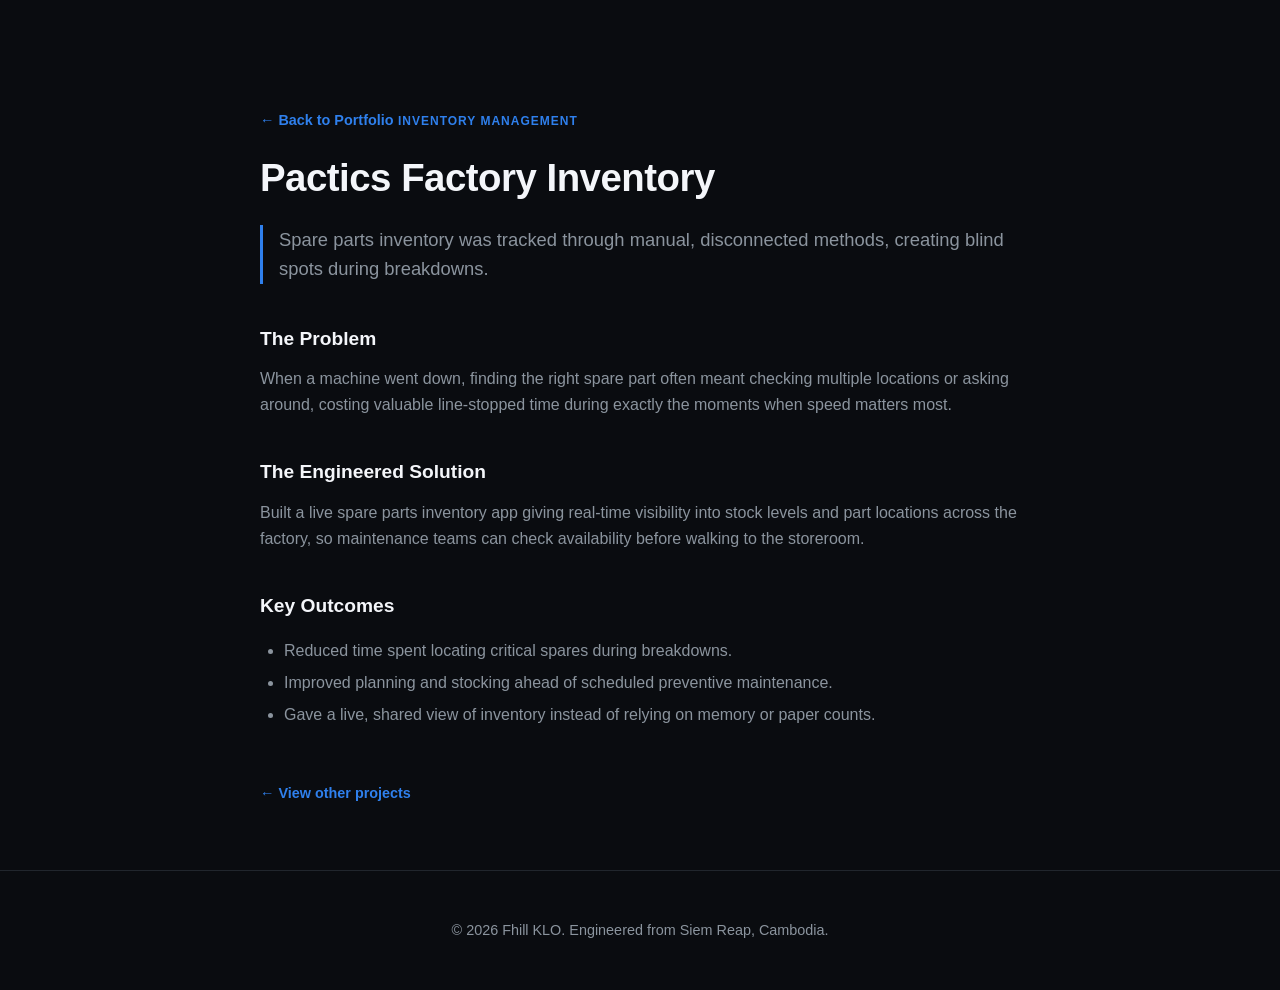
==== projects/factory-inventory.html @ 5eb2fe8e "Add files via upload" ====
<!DOCTYPE html>
<html lang="en">
<head>
    <meta charset="UTF-8">
    <meta name="viewport" content="width=device-width, initial-scale=1.0">
    <title>Case Study: Factory Inventory | Fhill KLO</title>
    <meta name="description" content="Case study: Pactics Factory Inventory, a live spare parts tracking app.">
    <link rel="icon" href="../assets/favicon.ico">
    <link rel="stylesheet" href="../styles.css">
</head>
<body>
    <div class="container case-study">
        <a href="../index.html" class="back-link">&larr; Back to Portfolio</a>

        <span class="project-tag">Inventory Management</span>
        <h1>Pactics Factory Inventory</h1>
        <p class="lead">Spare parts inventory was tracked through manual, disconnected methods, creating blind spots during breakdowns.</p>

        <h3>The Problem</h3>
        <p>When a machine went down, finding the right spare part often meant checking multiple locations or asking around, costing valuable line-stopped time during exactly the moments when speed matters most.</p>

        <h3>The Engineered Solution</h3>
        <p>Built a live spare parts inventory app giving real-time visibility into stock levels and part locations across the factory, so maintenance teams can check availability before walking to the storeroom.</p>

        <h3>Key Outcomes</h3>
        <ul>
            <li>Reduced time spent locating critical spares during breakdowns.</li>
            <li>Improved planning and stocking ahead of scheduled preventive maintenance.</li>
            <li>Gave a live, shared view of inventory instead of relying on memory or paper counts.</li>
        </ul>

        <a href="../index.html#projects" class="back-link">&larr; View other projects</a>
    </div>
    <footer>
        <p>&copy; <span id="year"></span> Fhill KLO. Engineered from Siem Reap, Cambodia.</p>
    </footer>
    <script src="../script.js"></script>
</body>
</html>
---- styles.css ----
/* Modern Minimalist Dark Theme Reset */
:root {
    --bg-main: #0a0c10;
    --bg-card: #12161f;
    --bg-alt: #161b26;
    --accent: #2f80ed;
    --accent-hover: #1b66ca;
    --text-main: #f4f6fa;
    --text-muted: #8b949e;
    --border: #21262d;
    --radius: 8px;
}

* {
    margin: 0;
    padding: 0;
    box-sizing: border-box;
    font-family: -apple-system, BlinkMacSystemFont, "Segoe UI", Roboto, Helvetica, Arial, sans-serif;
}

body {
    background-color: var(--bg-main);
    color: var(--text-main);
    line-height: 1.6;
    overflow-x: hidden;
}

.container {
    width: 90%;
    max-width: 1200px;
    margin: 0 auto;
}

/* Navbar */
.navbar {
    border-bottom: 1px solid var(--border);
    background: rgba(10, 12, 16, 0.8);
    backdrop-filter: blur(12px);
    position: sticky;
    top: 0;
    z-index: 100;
    padding: 1rem 0;
}
.nav-container {
    display: flex;
    justify-content: space-between;
    align-items: center;
    width: 90%;
    max-width: 1200px;
    margin: 0 auto;
}
.logo {
    font-weight: 800;
    letter-spacing: 1px;
    color: var(--text-main);
    text-decoration: none;
    font-size: 1.3rem;
}
.logo span { color: var(--accent); }
.nav-links {
    display: flex;
    list-style: none;
    gap: 2rem;
    align-items: center;
}
.nav-links a {
    color: var(--text-muted);
    text-decoration: none;
    font-size: 0.95rem;
    transition: color 0.2s;
}
.nav-links a:hover { color: var(--text-main); }

.menu-toggle {
    display: none;
    flex-direction: column;
    justify-content: space-between;
    width: 24px;
    height: 18px;
    background: none;
    border: none;
    cursor: pointer;
    padding: 0;
}
.menu-toggle span {
    display: block;
    height: 2px;
    width: 100%;
    background: var(--text-main);
    border-radius: 2px;
    transition: transform 0.25s, opacity 0.25s;
}
.menu-toggle[aria-expanded="true"] span:nth-child(1) { transform: translateY(8px) rotate(45deg); }
.menu-toggle[aria-expanded="true"] span:nth-child(2) { opacity: 0; }
.menu-toggle[aria-expanded="true"] span:nth-child(3) { transform: translateY(-8px) rotate(-45deg); }

/* Hero */
.hero {
    padding: 8rem 0 5rem 0;
    text-align: center;
}
.hero-container {
    max-width: 800px;
    margin: 0 auto;
}
.badge {
    background: rgba(47, 128, 237, 0.1);
    color: var(--accent);
    border: 1px solid rgba(47, 128, 237, 0.2);
    padding: 0.4rem 1rem;
    border-radius: 50px;
    font-size: 0.85rem;
    font-weight: 600;
    text-transform: uppercase;
    letter-spacing: 0.5px;
}
.hero h1 {
    font-size: 3.5rem;
    font-weight: 800;
    line-height: 1.15;
    margin: 1.5rem 0;
    letter-spacing: -1px;
}
.hero-subtitle {
    color: var(--text-muted);
    font-size: 1.2rem;
    margin-bottom: 2.5rem;
}

/* Buttons */
.btn-primary, .btn-secondary, .btn-primary-sm {
    display: inline-flex;
    align-items: center;
    gap: 0.5rem;
    font-weight: 600;
    text-decoration: none;
    border-radius: var(--radius);
    transition: all 0.2s;
}
.btn-primary {
    background: var(--accent);
    color: #fff;
    padding: 0.8rem 1.8rem;
}
.btn-primary:hover { background: var(--accent-hover); }
.btn-secondary {
    border: 1px solid var(--border);
    color: var(--text-main);
    padding: 0.8rem 1.8rem;
    margin-left: 1rem;
    background: transparent;
}
.btn-secondary:hover { background: var(--bg-card); border-color: var(--text-muted); }
.btn-primary-sm {
    background: var(--accent);
    color: #fff;
    padding: 0.5rem 1rem;
    font-size: 0.85rem;
}

/* Metrics Bar */
.metrics-bar {
    display: flex;
    justify-content: space-around;
    border-top: 1px solid var(--border);
    border-bottom: 1px solid var(--border);
    padding: 2rem 0;
    background: var(--bg-card);
}
.metric-item {
    text-align: center;
}
.metric-item strong {
    display: block;
    font-size: 2rem;
    color: var(--text-main);
}
.metric-item span {
    color: var(--text-muted);
    font-size: 0.85rem;
}

/* Sections & Grids */
.section { padding: 6rem 0; }
.alt-bg { background-color: var(--bg-alt); border-top: 1px solid var(--border); border-bottom: 1px solid var(--border); }
.section-title {
    font-size: 2rem;
    font-weight: 700;
    margin-bottom: 3rem;
    letter-spacing: -0.5px;
}
.grid-3 {
    display: grid;
    grid-template-columns: repeat(auto-fit, minmax(300px, 1fr));
    gap: 2rem;
}
.grid-4 {
    display: grid;
    grid-template-columns: repeat(auto-fit, minmax(250px, 1fr));
    gap: 1.75rem;
}
.grid-2 {
    display: grid;
    grid-template-columns: repeat(auto-fit, minmax(450px, 1fr));
    gap: 2.5rem;
}

/* Cards */
.card {
    background: var(--bg-card);
    border: 1px solid var(--border);
    padding: 2.5rem;
    border-radius: var(--radius);
}
.card-icon {
    font-size: 2rem;
    color: var(--accent);
    margin-bottom: 1.5rem;
}
.card h3 { margin-bottom: 1rem; font-size: 1.3rem; }
.card p { color: var(--text-muted); font-size: 0.95rem; }

/* Project Cards */
.project-card {
    background: var(--bg-card);
    border: 1px solid var(--border);
    border-radius: var(--radius);
    overflow: hidden;
    display: flex;
    flex-direction: column;
    transition: transform 0.25s, border-color 0.25s;
}
.project-card:hover {
    transform: translateY(-4px);
    border-color: var(--accent);
}
.project-img {
    height: 200px;
    overflow: hidden;
    border-bottom: 1px solid var(--border);
}
.project-img img {
    width: 100%;
    height: 100%;
    object-fit: cover;
    display: block;
    transition: transform 0.4s ease;
}
.project-card:hover .project-img img { transform: scale(1.05); }
.project-content { padding: 2rem; flex-grow: 1; display: flex; flex-direction: column; }
.project-tag {
    color: var(--accent);
    font-size: 0.75rem;
    font-weight: 700;
    text-transform: uppercase;
    letter-spacing: 1px;
    margin-bottom: 0.5rem;
    display: block;
}
.project-content h3 { margin-bottom: 1rem; }
.project-content p { color: var(--text-muted); font-size: 0.95rem; margin-bottom: 1.5rem; flex-grow: 1; }
.project-link { color: var(--text-main); text-decoration: none; font-size: 0.9rem; font-weight: 600; display: inline-flex; align-items: center; gap: 0.5rem; }
.project-link:hover { color: var(--accent); }

/* About */
.about-grid {
    display: grid;
    grid-template-columns: 220px 1fr;
    gap: 3rem;
    align-items: start;
}
.about-photo img {
    width: 220px;
    height: 220px;
    border-radius: 50%;
    object-fit: cover;
    border: 1px solid var(--border);
}
.about-text p { color: var(--text-muted); margin-bottom: 1.2rem; }
.about-social { margin-top: 1.5rem; justify-content: flex-start; }

/* Scroll reveal micro-interaction */
.reveal {
    opacity: 0;
    transform: translateY(24px);
    transition: opacity 0.6s ease, transform 0.6s ease;
}
.reveal.visible {
    opacity: 1;
    transform: translateY(0);
}

/* In the Field Gallery */
.gallery-grid { gap: 1.5rem; }
.gallery-item {
    background: var(--bg-card);
    border: 1px solid var(--border);
    border-radius: var(--radius);
    overflow: hidden;
    margin: 0;
    transition: transform 0.25s, border-color 0.25s;
}
.gallery-item:hover { transform: translateY(-4px); border-color: var(--accent); }
.gallery-item img {
    width: 100%;
    aspect-ratio: 4 / 3;
    object-fit: cover;
    display: block;
}
.gallery-item figcaption {
    padding: 1rem 1.25rem;
    color: var(--text-muted);
    font-size: 0.9rem;
}

/* Case Study Pages */
.case-study {
    max-width: 760px;
    padding: 5rem 0 4rem;
}
.case-study .back-link {
    color: var(--accent);
    text-decoration: none;
    font-weight: 600;
    font-size: 0.9rem;
}
.case-study .back-link:hover { text-decoration: underline; }
.case-study .project-tag {
    display: inline-block;
    margin-top: 2rem;
}
.case-study h1 {
    font-size: 2.4rem;
    font-weight: 800;
    letter-spacing: -0.5px;
    margin: 0.5rem 0 1rem;
}
.case-study .lead {
    color: var(--text-muted);
    font-size: 1.15rem;
    margin-bottom: 2.5rem;
    border-left: 3px solid var(--accent);
    padding-left: 1rem;
}
.case-study h3 {
    margin-top: 2.5rem;
    margin-bottom: 0.75rem;
    font-size: 1.2rem;
}
.case-study p, .case-study li { color: var(--text-muted); }
.case-study ul { margin-left: 1.5rem; padding-top: 0.25rem; }
.case-study ul li { margin-bottom: 0.4rem; }
.case-study strong { color: var(--text-main); }
.case-study > .back-link:last-of-type {
    display: inline-block;
    margin-top: 3rem;
}

/* Footer */
footer {
    text-align: center;
    padding: 3rem 0;
    border-top: 1px solid var(--border);
    color: var(--text-muted);
    font-size: 0.9rem;
}

/* Responsiveness */
@media (max-width: 768px) {
    .hero h1 { font-size: 2.3rem; }
    .grid-2 { grid-template-columns: 1fr; }
    .hero-cta .btn-secondary { margin-left: 0; margin-top: 1rem; display: inline-flex; }
    .about-grid { grid-template-columns: 1fr; text-align: center; }
    .about-photo img { margin: 0 auto; }
    .about-social { justify-content: center; }

    .menu-toggle { display: flex; }
    .nav-links {
        position: absolute;
        top: 100%;
        left: 0;
        right: 0;
        flex-direction: column;
        align-items: flex-start;
        gap: 0;
        background: var(--bg-card);
        border-bottom: 1px solid var(--border);
        max-height: 0;
        overflow: hidden;
        transition: max-height 0.3s ease;
    }
    .nav-links.open { max-height: 300px; }
    .nav-links li { width: 100%; padding: 0.9rem 5%; border-top: 1px solid var(--border); }
    .nav-links li:first-child { border-top: none; }
}
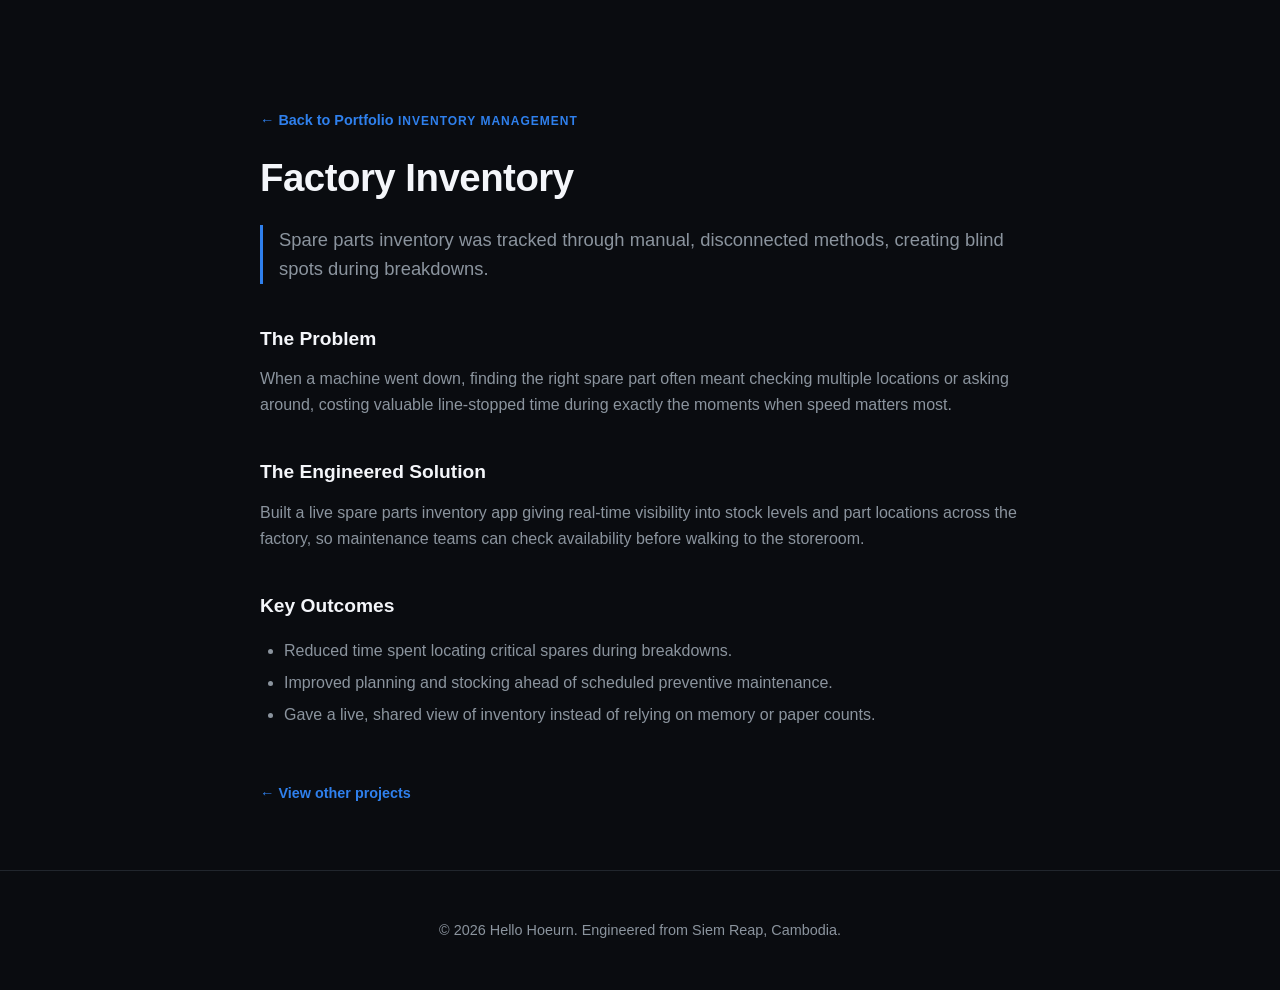
==== commit 6770ba45: "Add files via upload" ====
--- a/projects/factory-inventory.html
+++ b/projects/factory-inventory.html
@@ -3,8 +3,8 @@
 <head>
     <meta charset="UTF-8">
     <meta name="viewport" content="width=device-width, initial-scale=1.0">
-    <title>Case Study: Factory Inventory | Fhill KLO</title>
-    <meta name="description" content="Case study: Pactics Factory Inventory, a live spare parts tracking app.">
+    <title>Case Study: Factory Inventory | Hello Hoeurn</title>
+    <meta name="description" content="Case study: Factory Inventory, a live spare parts tracking app.">
     <link rel="icon" href="../assets/favicon.ico">
     <link rel="stylesheet" href="../styles.css">
 </head>
@@ -13,7 +13,7 @@
         <a href="../index.html" class="back-link">&larr; Back to Portfolio</a>
 
         <span class="project-tag">Inventory Management</span>
-        <h1>Pactics Factory Inventory</h1>
+        <h1>Factory Inventory</h1>
         <p class="lead">Spare parts inventory was tracked through manual, disconnected methods, creating blind spots during breakdowns.</p>
 
         <h3>The Problem</h3>
@@ -32,7 +32,7 @@
         <a href="../index.html#projects" class="back-link">&larr; View other projects</a>
     </div>
     <footer>
-        <p>&copy; <span id="year"></span> Fhill KLO. Engineered from Siem Reap, Cambodia.</p>
+        <p>&copy; <span id="year"></span> Hello Hoeurn. Engineered from Siem Reap, Cambodia.</p>
     </footer>
     <script src="../script.js"></script>
 </body>
--- a/styles.css
+++ b/styles.css
@@ -51,12 +51,11 @@
 }
 .logo {
     font-weight: 800;
-    letter-spacing: 1px;
+    letter-spacing: 0.3px;
     color: var(--text-main);
     text-decoration: none;
     font-size: 1.3rem;
 }
-.logo span { color: var(--accent); }
 .nav-links {
     display: flex;
     list-style: none;
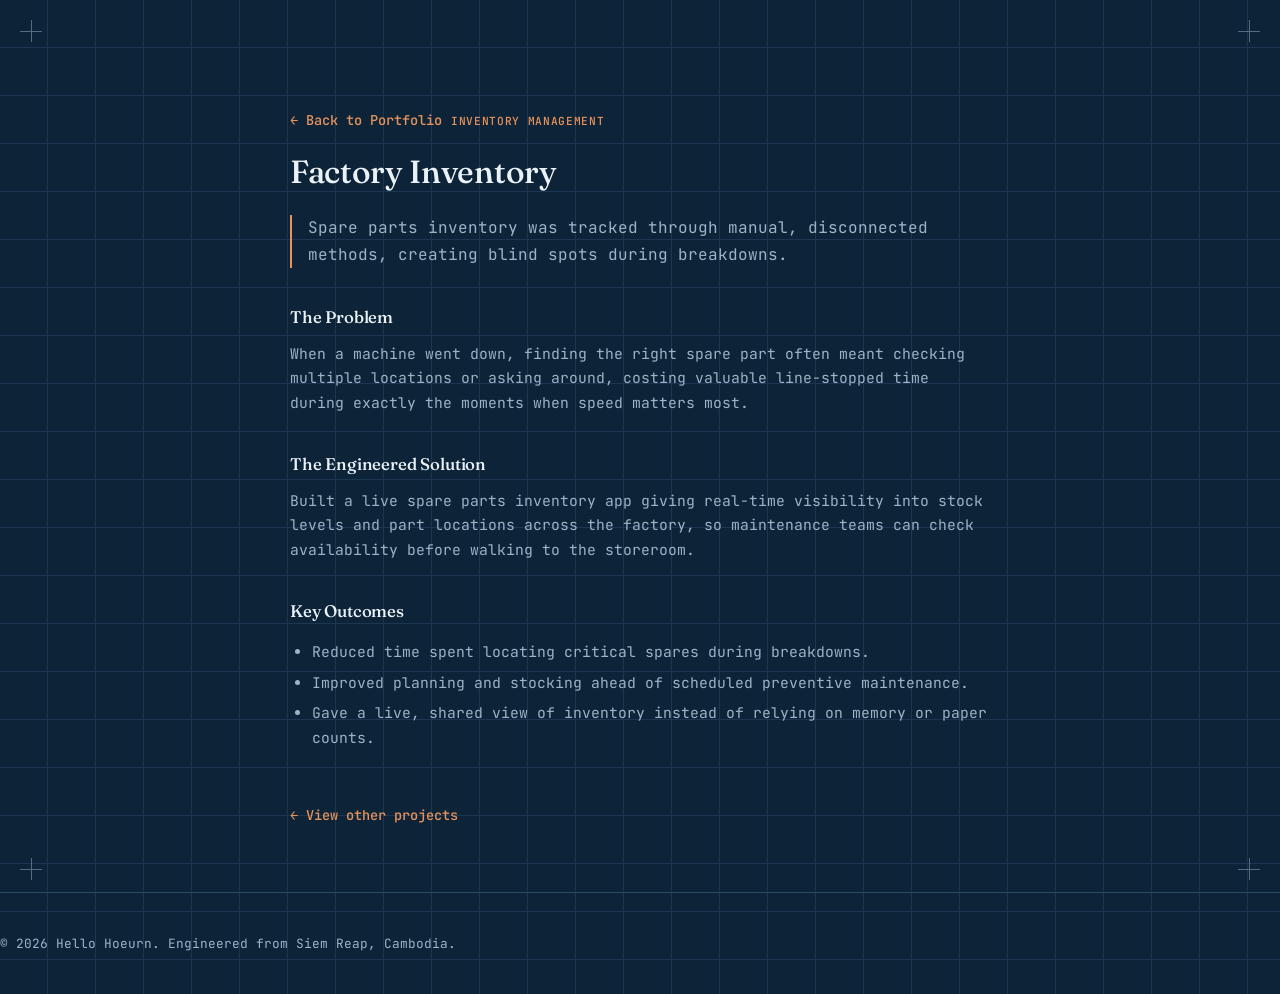
==== commit e6074557: "Add files via upload" ====
--- a/projects/factory-inventory.html
+++ b/projects/factory-inventory.html
@@ -6,9 +6,19 @@
     <title>Case Study: Factory Inventory | Hello Hoeurn</title>
     <meta name="description" content="Case study: Factory Inventory, a live spare parts tracking app.">
     <link rel="icon" href="../assets/favicon.ico">
+    <link rel="icon" type="image/png" sizes="32x32" href="../assets/favicon-32x32.png">
+    <link rel="apple-touch-icon" href="../assets/apple-touch-icon.png">
+    <link rel="preconnect" href="https://fonts.googleapis.com">
+    <link rel="preconnect" href="https://fonts.gstatic.com" crossorigin>
+    <link href="https://fonts.googleapis.com/css2?family=Fraunces:opsz,wght..144,400;9..144,500;9..144,600&family=JetBrains+Mono:wght;500;600&display=swap" rel="stylesheet">
     <link rel="stylesheet" href="../styles.css">
 </head>
 <body>
+
+    <div class="crosshair tl"></div>
+    <div class="crosshair tr"></div>
+    <div class="crosshair bl"></div>
+    <div class="crosshair br"></div>
     <div class="container case-study">
         <a href="../index.html" class="back-link">&larr; Back to Portfolio</a>
 
--- a/styles.css
+++ b/styles.css
@@ -1,28 +1,44 @@
-/* Modern Minimalist Dark Theme Reset */
+/* Blueprint — technical drafting theme */
 :root {
-    --bg-main: #0a0c10;
-    --bg-card: #12161f;
-    --bg-alt: #161b26;
-    --accent: #2f80ed;
-    --accent-hover: #1b66ca;
-    --text-main: #f4f6fa;
-    --text-muted: #8b949e;
-    --border: #21262d;
-    --radius: 8px;
+    --bg-main: #0D2438;
+    --bg-card: #123049;
+    --bg-alt: #0F2A40;
+    --accent: #E8935C;
+    --accent-hover: #d97f45;
+    --text-main: #EAF2F8;
+    --text-muted: #9DB4C7;
+    --border: #2A4A63;
+    --border-soft: #1B3752;
+    --radius: 3px;
 }
 
 * {
     margin: 0;
     padding: 0;
     box-sizing: border-box;
-    font-family: -apple-system, BlinkMacSystemFont, "Segoe UI", Roboto, Helvetica, Arial, sans-serif;
-}
+    font-family: 'JetBrains Mono', monospace;
+}
+
+html { scroll-behavior: smooth; }
 
 body {
     background-color: var(--bg-main);
     color: var(--text-main);
-    line-height: 1.6;
+    line-height: 1.65;
     overflow-x: hidden;
+    font-size: 15px;
+    background-image:
+        linear-gradient(var(--border-soft) 1px, transparent 1px),
+        linear-gradient(90deg, var(--border-soft) 1px, transparent 1px);
+    background-size: 48px 48px;
+    background-position: -1px -1px;
+    counter-reset: section-num;
+}
+
+h1, h2, h3 {
+    font-family: 'Fraunces', serif;
+    font-weight: 500;
+    letter-spacing: -0.01em;
 }
 
 .container {
@@ -31,11 +47,32 @@
     margin: 0 auto;
 }
 
+/* Corner registration marks */
+.crosshair {
+    position: fixed;
+    width: 22px; height: 22px;
+    pointer-events: none;
+    opacity: 0.5;
+    z-index: 500;
+}
+.crosshair::before, .crosshair::after {
+    content: "";
+    position: absolute;
+    background: var(--text-muted);
+}
+.crosshair::before { width: 100%; height: 1px; top: 50%; }
+.crosshair::after { width: 1px; height: 100%; left: 50%; }
+.crosshair.tl { top: 20px; left: 20px; }
+.crosshair.tr { top: 20px; right: 20px; }
+.crosshair.bl { bottom: 20px; left: 20px; }
+.crosshair.br { bottom: 20px; right: 20px; }
+@media (max-width: 768px) { .crosshair { display: none; } }
+
 /* Navbar */
 .navbar {
     border-bottom: 1px solid var(--border);
-    background: rgba(10, 12, 16, 0.8);
-    backdrop-filter: blur(12px);
+    background: rgba(13, 36, 56, 0.85);
+    backdrop-filter: blur(8px);
     position: sticky;
     top: 0;
     z-index: 100;
@@ -50,11 +87,11 @@
     margin: 0 auto;
 }
 .logo {
-    font-weight: 800;
-    letter-spacing: 0.3px;
+    font-family: 'Fraunces', serif;
+    font-weight: 600;
     color: var(--text-main);
     text-decoration: none;
-    font-size: 1.3rem;
+    font-size: 1.2rem;
 }
 .nav-links {
     display: flex;
@@ -65,10 +102,12 @@
 .nav-links a {
     color: var(--text-muted);
     text-decoration: none;
-    font-size: 0.95rem;
-    transition: color 0.2s;
-}
-.nav-links a:hover { color: var(--text-main); }
+    font-size: 0.85rem;
+    border-bottom: 1px solid transparent;
+    padding-bottom: 3px;
+    transition: color 0.15s, border-color 0.15s;
+}
+.nav-links a:hover { color: var(--accent); border-bottom-color: var(--accent); }
 
 .menu-toggle {
     display: none;
@@ -83,11 +122,10 @@
 }
 .menu-toggle span {
     display: block;
-    height: 2px;
+    height: 1px;
     width: 100%;
     background: var(--text-main);
-    border-radius: 2px;
-    transition: transform 0.25s, opacity 0.25s;
+    transition: transform 0.2s, opacity 0.2s;
 }
 .menu-toggle[aria-expanded="true"] span:nth-child(1) { transform: translateY(8px) rotate(45deg); }
 .menu-toggle[aria-expanded="true"] span:nth-child(2) { opacity: 0; }
@@ -96,33 +134,31 @@
 /* Hero */
 .hero {
     padding: 8rem 0 5rem 0;
-    text-align: center;
+    text-align: left;
+    border-bottom: 1px solid var(--border);
 }
 .hero-container {
-    max-width: 800px;
+    max-width: 760px;
     margin: 0 auto;
 }
 .badge {
-    background: rgba(47, 128, 237, 0.1);
-    color: var(--accent);
-    border: 1px solid rgba(47, 128, 237, 0.2);
-    padding: 0.4rem 1rem;
-    border-radius: 50px;
-    font-size: 0.85rem;
-    font-weight: 600;
-    text-transform: uppercase;
-    letter-spacing: 0.5px;
+    display: inline-block;
+    color: var(--accent);
+    border: 1px solid var(--border);
+    padding: 0.35rem 0.9rem;
+    border-radius: var(--radius);
+    font-size: 0.75rem;
+    letter-spacing: 0.04em;
 }
 .hero h1 {
-    font-size: 3.5rem;
-    font-weight: 800;
-    line-height: 1.15;
+    font-size: clamp(2.2rem, 5vw, 3.2rem);
+    line-height: 1.1;
     margin: 1.5rem 0;
-    letter-spacing: -1px;
 }
 .hero-subtitle {
     color: var(--text-muted);
-    font-size: 1.2rem;
+    font-size: 1rem;
+    max-width: 60ch;
     margin-bottom: 2.5rem;
 }
 
@@ -131,247 +167,336 @@
     display: inline-flex;
     align-items: center;
     gap: 0.5rem;
-    font-weight: 600;
+    font-weight: 500;
     text-decoration: none;
     border-radius: var(--radius);
-    transition: all 0.2s;
+    transition: all 0.15s;
+    font-size: 0.85rem;
 }
 .btn-primary {
-    background: var(--accent);
-    color: #fff;
-    padding: 0.8rem 1.8rem;
-}
-.btn-primary:hover { background: var(--accent-hover); }
+    background: transparent;
+    color: var(--accent);
+    border: 1px solid var(--accent-dim, var(--accent));
+    padding: 0.75rem 1.6rem;
+}
+.btn-primary:hover { color: var(--text-main); border-color: var(--text-main); }
 .btn-secondary {
     border: 1px solid var(--border);
     color: var(--text-main);
-    padding: 0.8rem 1.8rem;
+    padding: 0.75rem 1.6rem;
     margin-left: 1rem;
     background: transparent;
 }
-.btn-secondary:hover { background: var(--bg-card); border-color: var(--text-muted); }
+.btn-secondary:hover { border-color: var(--accent); color: var(--accent); }
 .btn-primary-sm {
-    background: var(--accent);
-    color: #fff;
-    padding: 0.5rem 1rem;
-    font-size: 0.85rem;
-}
+    background: transparent;
+    color: var(--accent);
+    border: 1px solid var(--border);
+    padding: 0.45rem 0.9rem;
+    font-size: 0.78rem;
+}
+.btn-primary-sm:hover { border-color: var(--accent); }
+
+.highlight-badge {
+    display: inline-flex;
+    align-items: center;
+    gap: 0.5rem;
+    margin-top: 2rem;
+    color: var(--text-muted);
+    text-decoration: none;
+    font-size: 0.82rem;
+    border-bottom: 1px solid var(--border);
+    padding-bottom: 4px;
+    transition: color 0.15s, border-color 0.15s;
+}
+.highlight-badge:hover { color: var(--accent); border-color: var(--accent); }
+.badge-icon { font-size: 0.7rem; }
+
+/* Social link groups */
+.social-links {
+    display: flex;
+    flex-wrap: wrap;
+    justify-content: flex-start;
+    gap: 0.75rem;
+}
+.social-links .btn-secondary { margin-left: 0; }
+
+.center { margin-left: auto; margin-right: auto; }
+.text-center { text-align: left; }
+.text-center .section-title { margin-left: 0; margin-right: 0; }
 
 /* Metrics Bar */
 .metrics-bar {
     display: flex;
-    justify-content: space-around;
+    justify-content: flex-start;
+    gap: 4rem;
+    flex-wrap: wrap;
     border-top: 1px solid var(--border);
     border-bottom: 1px solid var(--border);
     padding: 2rem 0;
     background: var(--bg-card);
 }
-.metric-item {
-    text-align: center;
-}
+.metric-item { text-align: left; }
 .metric-item strong {
     display: block;
-    font-size: 2rem;
+    font-family: 'Fraunces', serif;
+    font-size: 1.4rem;
     color: var(--text-main);
+    margin-bottom: 0.2rem;
 }
 .metric-item span {
     color: var(--text-muted);
-    font-size: 0.85rem;
-}
-
-/* Sections & Grids */
-.section { padding: 6rem 0; }
-.alt-bg { background-color: var(--bg-alt); border-top: 1px solid var(--border); border-bottom: 1px solid var(--border); }
+    font-size: 0.78rem;
+}
+.metrics-bar .container,
+.metrics-bar { padding-left: 5%; padding-right: 5%; }
+
+/* Sections & headings */
+.section { padding: 5rem 0; border-bottom: 1px solid var(--border); }
+.section:last-of-type { border-bottom: none; }
+.alt-bg { background-color: var(--bg-alt); }
+
 .section-title {
-    font-size: 2rem;
-    font-weight: 700;
+    counter-increment: section-num;
+    display: flex;
+    align-items: baseline;
+    gap: 14px;
+    font-size: 1.5rem;
     margin-bottom: 3rem;
-    letter-spacing: -0.5px;
-}
+}
+.section-title::before {
+    content: counter(section-num, decimal-leading-zero) " —";
+    color: var(--accent);
+    font-family: 'JetBrains Mono', monospace;
+    font-size: 0.72rem;
+    white-space: nowrap;
+    font-weight: 500;
+}
+.section-title::after {
+    content: "";
+    flex: 1;
+    height: 1px;
+    background: var(--border);
+}
+
 .grid-3 {
     display: grid;
-    grid-template-columns: repeat(auto-fit, minmax(300px, 1fr));
-    gap: 2rem;
+    grid-template-columns: repeat(auto-fit, minmax(280px, 1fr));
+    gap: 1.5rem;
 }
 .grid-4 {
     display: grid;
-    grid-template-columns: repeat(auto-fit, minmax(250px, 1fr));
-    gap: 1.75rem;
+    grid-template-columns: repeat(auto-fit, minmax(240px, 1fr));
+    gap: 1.25rem;
 }
 .grid-2 {
     display: grid;
-    grid-template-columns: repeat(auto-fit, minmax(450px, 1fr));
-    gap: 2.5rem;
-}
-
-/* Cards */
+    grid-template-columns: repeat(auto-fit, minmax(400px, 1fr));
+    gap: 1.5rem;
+}
+
+/* Cards — flat hairline, no shadow, minimal radius */
 .card {
-    background: var(--bg-card);
-    border: 1px solid var(--border);
-    padding: 2.5rem;
+    background: transparent;
+    border: 1px solid var(--border);
+    padding: 2rem;
     border-radius: var(--radius);
 }
 .card-icon {
-    font-size: 2rem;
-    color: var(--accent);
-    margin-bottom: 1.5rem;
-}
-.card h3 { margin-bottom: 1rem; font-size: 1.3rem; }
-.card p { color: var(--text-muted); font-size: 0.95rem; }
+    font-size: 1.4rem;
+    color: var(--accent);
+    margin-bottom: 1.25rem;
+}
+.card h3 { margin-bottom: 0.85rem; font-size: 1.05rem; font-family: 'Fraunces', serif; }
+.card p { color: var(--text-muted); font-size: 0.88rem; }
 
 /* Project Cards */
 .project-card {
-    background: var(--bg-card);
+    background: transparent;
     border: 1px solid var(--border);
     border-radius: var(--radius);
     overflow: hidden;
     display: flex;
     flex-direction: column;
-    transition: transform 0.25s, border-color 0.25s;
-}
-.project-card:hover {
-    transform: translateY(-4px);
-    border-color: var(--accent);
-}
+    transition: border-color 0.15s;
+}
+.project-card:hover { border-color: var(--accent); }
 .project-img {
-    height: 200px;
+    height: 190px;
     overflow: hidden;
     border-bottom: 1px solid var(--border);
+    filter: grayscale(0.3) contrast(1.05);
 }
 .project-img img {
     width: 100%;
     height: 100%;
     object-fit: cover;
     display: block;
-    transition: transform 0.4s ease;
-}
-.project-card:hover .project-img img { transform: scale(1.05); }
-.project-content { padding: 2rem; flex-grow: 1; display: flex; flex-direction: column; }
+}
+.project-content { padding: 1.75rem; flex-grow: 1; display: flex; flex-direction: column; }
 .project-tag {
     color: var(--accent);
-    font-size: 0.75rem;
-    font-weight: 700;
+    font-size: 0.7rem;
+    font-weight: 500;
     text-transform: uppercase;
-    letter-spacing: 1px;
+    letter-spacing: 0.06em;
     margin-bottom: 0.5rem;
     display: block;
 }
-.project-content h3 { margin-bottom: 1rem; }
-.project-content p { color: var(--text-muted); font-size: 0.95rem; margin-bottom: 1.5rem; flex-grow: 1; }
-.project-link { color: var(--text-main); text-decoration: none; font-size: 0.9rem; font-weight: 600; display: inline-flex; align-items: center; gap: 0.5rem; }
-.project-link:hover { color: var(--accent); }
+.project-content h3 { margin-bottom: 0.85rem; font-size: 1.1rem; }
+.project-content p { color: var(--text-muted); font-size: 0.88rem; margin-bottom: 1.5rem; flex-grow: 1; }
+.project-link {
+    color: var(--text-main);
+    text-decoration: none;
+    font-size: 0.85rem;
+    font-weight: 500;
+    display: inline-flex;
+    align-items: center;
+    gap: 0.5rem;
+    border-bottom: 1px solid var(--border);
+    padding-bottom: 3px;
+    width: fit-content;
+}
+.project-link:hover { color: var(--accent); border-color: var(--accent); }
 
 /* About */
 .about-grid {
     display: grid;
-    grid-template-columns: 220px 1fr;
-    gap: 3rem;
+    grid-template-columns: 180px 1fr;
+    gap: 2.5rem;
     align-items: start;
 }
 .about-photo img {
-    width: 220px;
-    height: 220px;
-    border-radius: 50%;
+    width: 180px;
+    height: 180px;
+    border-radius: var(--radius);
     object-fit: cover;
     border: 1px solid var(--border);
-}
-.about-text p { color: var(--text-muted); margin-bottom: 1.2rem; }
+    filter: grayscale(0.4);
+}
+.about-text p { color: var(--text-muted); margin-bottom: 1.1rem; font-size: 0.92rem; }
 .about-social { margin-top: 1.5rem; justify-content: flex-start; }
 
-/* Scroll reveal micro-interaction */
+/* Scroll reveal — kept minimal per reduced-motion intent */
 .reveal {
     opacity: 0;
-    transform: translateY(24px);
-    transition: opacity 0.6s ease, transform 0.6s ease;
-}
-.reveal.visible {
-    opacity: 1;
-    transform: translateY(0);
-}
-
-/* In the Field Gallery */
-.gallery-grid { gap: 1.5rem; }
+    transform: translateY(14px);
+    transition: opacity 0.4s ease, transform 0.4s ease;
+}
+.reveal.visible { opacity: 1; transform: translateY(0); }
+
+/* Featured Card */
+.featured-card {
+    display: flex;
+    align-items: stretch;
+    margin-top: 1.5rem;
+    text-decoration: none;
+    color: inherit;
+    border: 1px solid var(--border);
+    border-radius: var(--radius);
+    overflow: hidden;
+}
+.featured-visual {
+    flex: 0 0 200px;
+    background: var(--bg-card);
+    display: flex;
+    align-items: center;
+    justify-content: center;
+    border-right: 1px solid var(--border);
+}
+.featured-visual i { font-size: 2.6rem; color: var(--accent); }
+.featured-card figcaption {
+    padding: 1.5rem 1.75rem;
+    display: flex;
+    flex-direction: column;
+    justify-content: center;
+    gap: 0.5rem;
+}
+.featured-card figcaption .project-tag { margin-bottom: 0.25rem; }
+.featured-card figcaption h3 { font-size: 1.1rem; }
+.featured-card figcaption p { color: var(--text-muted); font-size: 0.88rem; }
+.featured-view {
+    color: var(--accent);
+    font-weight: 500;
+    font-size: 0.82rem;
+    margin-top: 0.4rem;
+}
+@media (max-width: 640px) {
+    .featured-card { flex-direction: column; }
+    .featured-visual { flex-basis: 100px; border-right: none; border-bottom: 1px solid var(--border); }
+}
+
+/* Gallery */
+.gallery-grid { gap: 1.25rem; }
 .gallery-item {
-    background: var(--bg-card);
+    background: transparent;
     border: 1px solid var(--border);
     border-radius: var(--radius);
     overflow: hidden;
     margin: 0;
-    transition: transform 0.25s, border-color 0.25s;
-}
-.gallery-item:hover { transform: translateY(-4px); border-color: var(--accent); }
+    transition: border-color 0.15s;
+}
+.gallery-item:hover { border-color: var(--accent); }
 .gallery-item img {
     width: 100%;
     aspect-ratio: 4 / 3;
     object-fit: cover;
     display: block;
+    filter: grayscale(0.35);
 }
 .gallery-item figcaption {
-    padding: 1rem 1.25rem;
-    color: var(--text-muted);
-    font-size: 0.9rem;
+    padding: 0.9rem 1.1rem;
+    color: var(--text-muted);
+    font-size: 0.82rem;
 }
 
 /* Case Study Pages */
-.case-study {
-    max-width: 760px;
-    padding: 5rem 0 4rem;
-}
-.case-study .back-link {
-    color: var(--accent);
-    text-decoration: none;
-    font-weight: 600;
-    font-size: 0.9rem;
-}
+.case-study { max-width: 700px; padding: 5rem 0 4rem; }
+.case-study .back-link { color: var(--accent); text-decoration: none; font-weight: 500; font-size: 0.85rem; }
 .case-study .back-link:hover { text-decoration: underline; }
-.case-study .project-tag {
-    display: inline-block;
-    margin-top: 2rem;
-}
-.case-study h1 {
-    font-size: 2.4rem;
-    font-weight: 800;
-    letter-spacing: -0.5px;
-    margin: 0.5rem 0 1rem;
-}
+.case-study .project-tag { display: inline-block; margin-top: 2rem; }
+.case-study h1 { font-size: 2rem; margin: 0.5rem 0 1rem; }
 .case-study .lead {
     color: var(--text-muted);
-    font-size: 1.15rem;
-    margin-bottom: 2.5rem;
-    border-left: 3px solid var(--accent);
+    font-size: 1rem;
+    margin-bottom: 2.25rem;
+    border-left: 2px solid var(--accent);
     padding-left: 1rem;
 }
-.case-study h3 {
-    margin-top: 2.5rem;
-    margin-bottom: 0.75rem;
-    font-size: 1.2rem;
-}
-.case-study p, .case-study li { color: var(--text-muted); }
-.case-study ul { margin-left: 1.5rem; padding-top: 0.25rem; }
+.case-study h3 { margin-top: 2.25rem; margin-bottom: 0.65rem; font-size: 1.05rem; }
+.case-study p, .case-study li { color: var(--text-muted); font-size: 0.92rem; }
+.case-study ul { margin-left: 1.4rem; padding-top: 0.25rem; }
 .case-study ul li { margin-bottom: 0.4rem; }
 .case-study strong { color: var(--text-main); }
-.case-study > .back-link:last-of-type {
-    display: inline-block;
-    margin-top: 3rem;
-}
+.case-study > .back-link:last-of-type { display: inline-block; margin-top: 3rem; }
 
 /* Footer */
 footer {
-    text-align: center;
-    padding: 3rem 0;
+    text-align: left;
+    padding: 2.5rem 0;
     border-top: 1px solid var(--border);
     color: var(--text-muted);
-    font-size: 0.9rem;
+    font-size: 0.8rem;
+}
+
+/* Focus visibility */
+a:focus-visible, button:focus-visible {
+    outline: 2px solid var(--accent);
+    outline-offset: 3px;
+}
+
+@media (prefers-reduced-motion: reduce) {
+    html { scroll-behavior: auto; }
+    * { transition: none !important; }
 }
 
 /* Responsiveness */
 @media (max-width: 768px) {
-    .hero h1 { font-size: 2.3rem; }
+    .hero h1 { font-size: 2rem; }
     .grid-2 { grid-template-columns: 1fr; }
     .hero-cta .btn-secondary { margin-left: 0; margin-top: 1rem; display: inline-flex; }
-    .about-grid { grid-template-columns: 1fr; text-align: center; }
-    .about-photo img { margin: 0 auto; }
-    .about-social { justify-content: center; }
+    .about-grid { grid-template-columns: 1fr; text-align: left; }
+    .about-social { justify-content: flex-start; }
 
     .menu-toggle { display: flex; }
     .nav-links {
